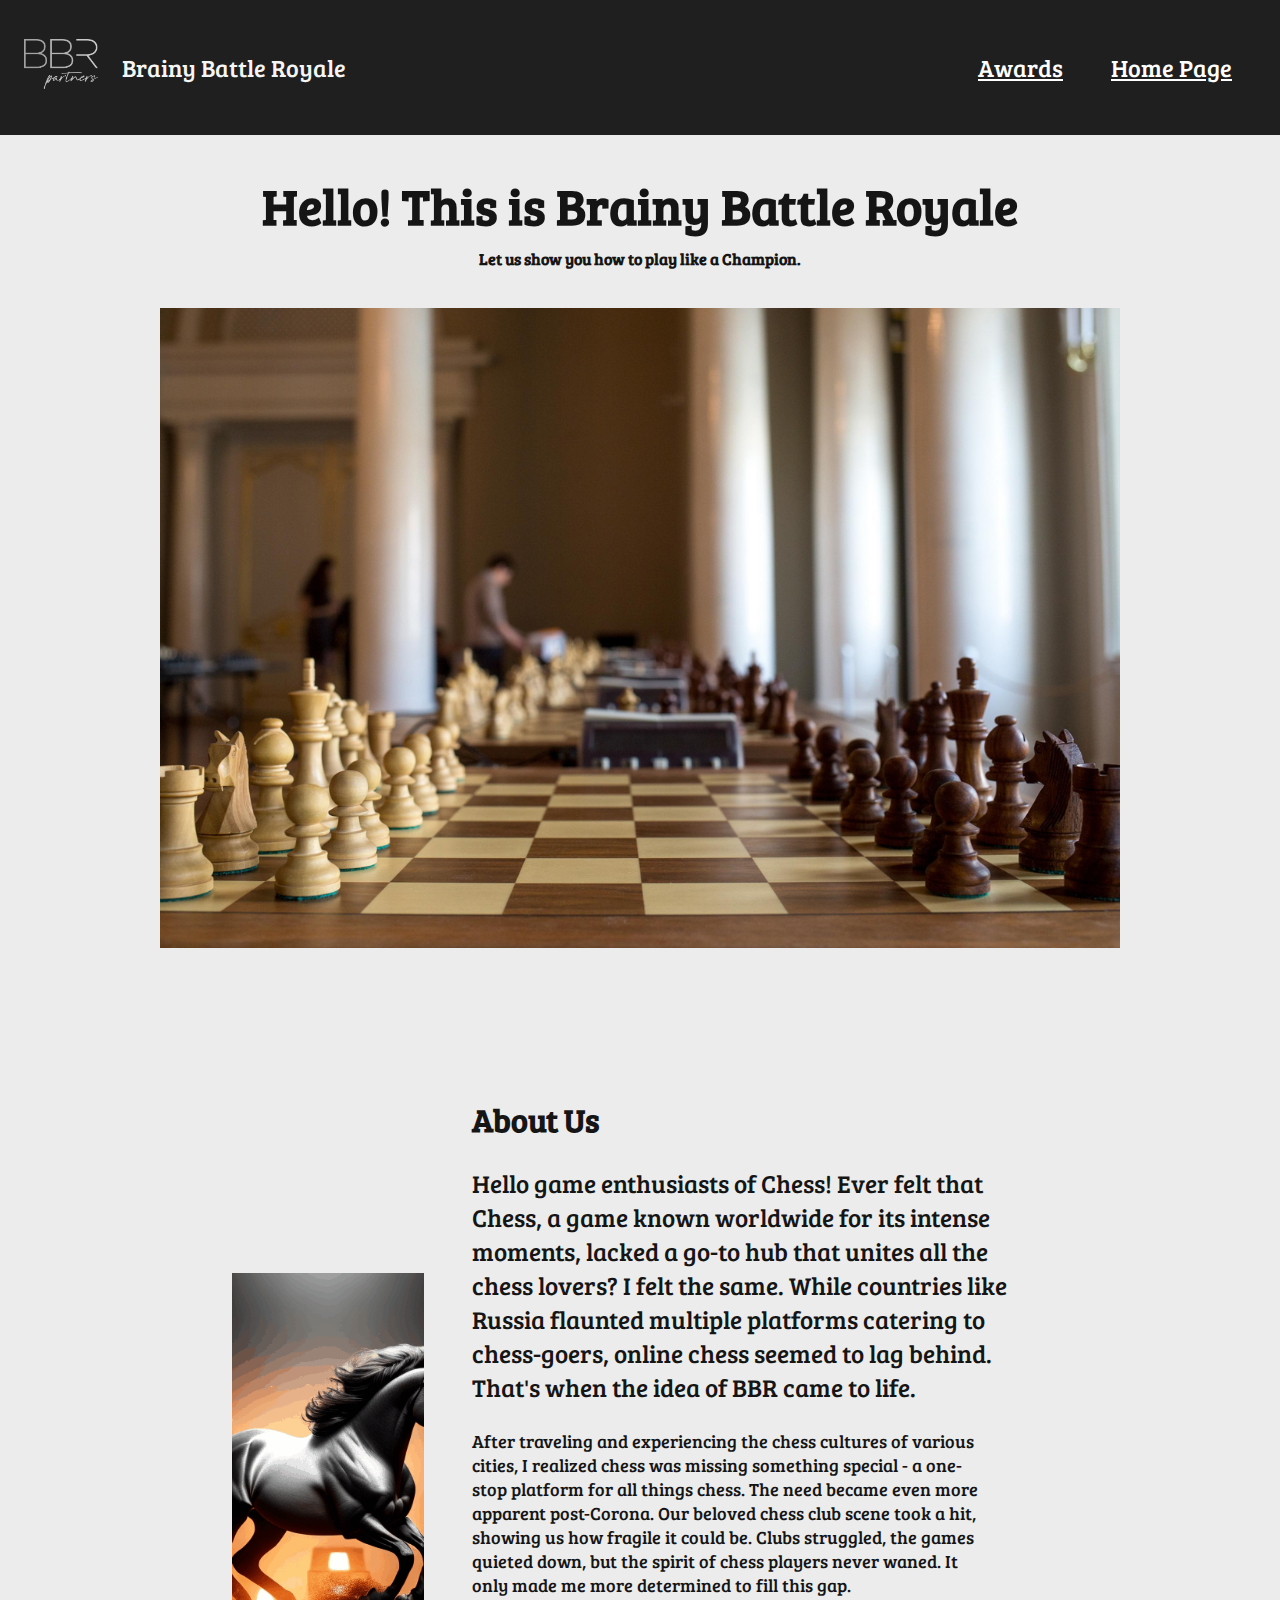
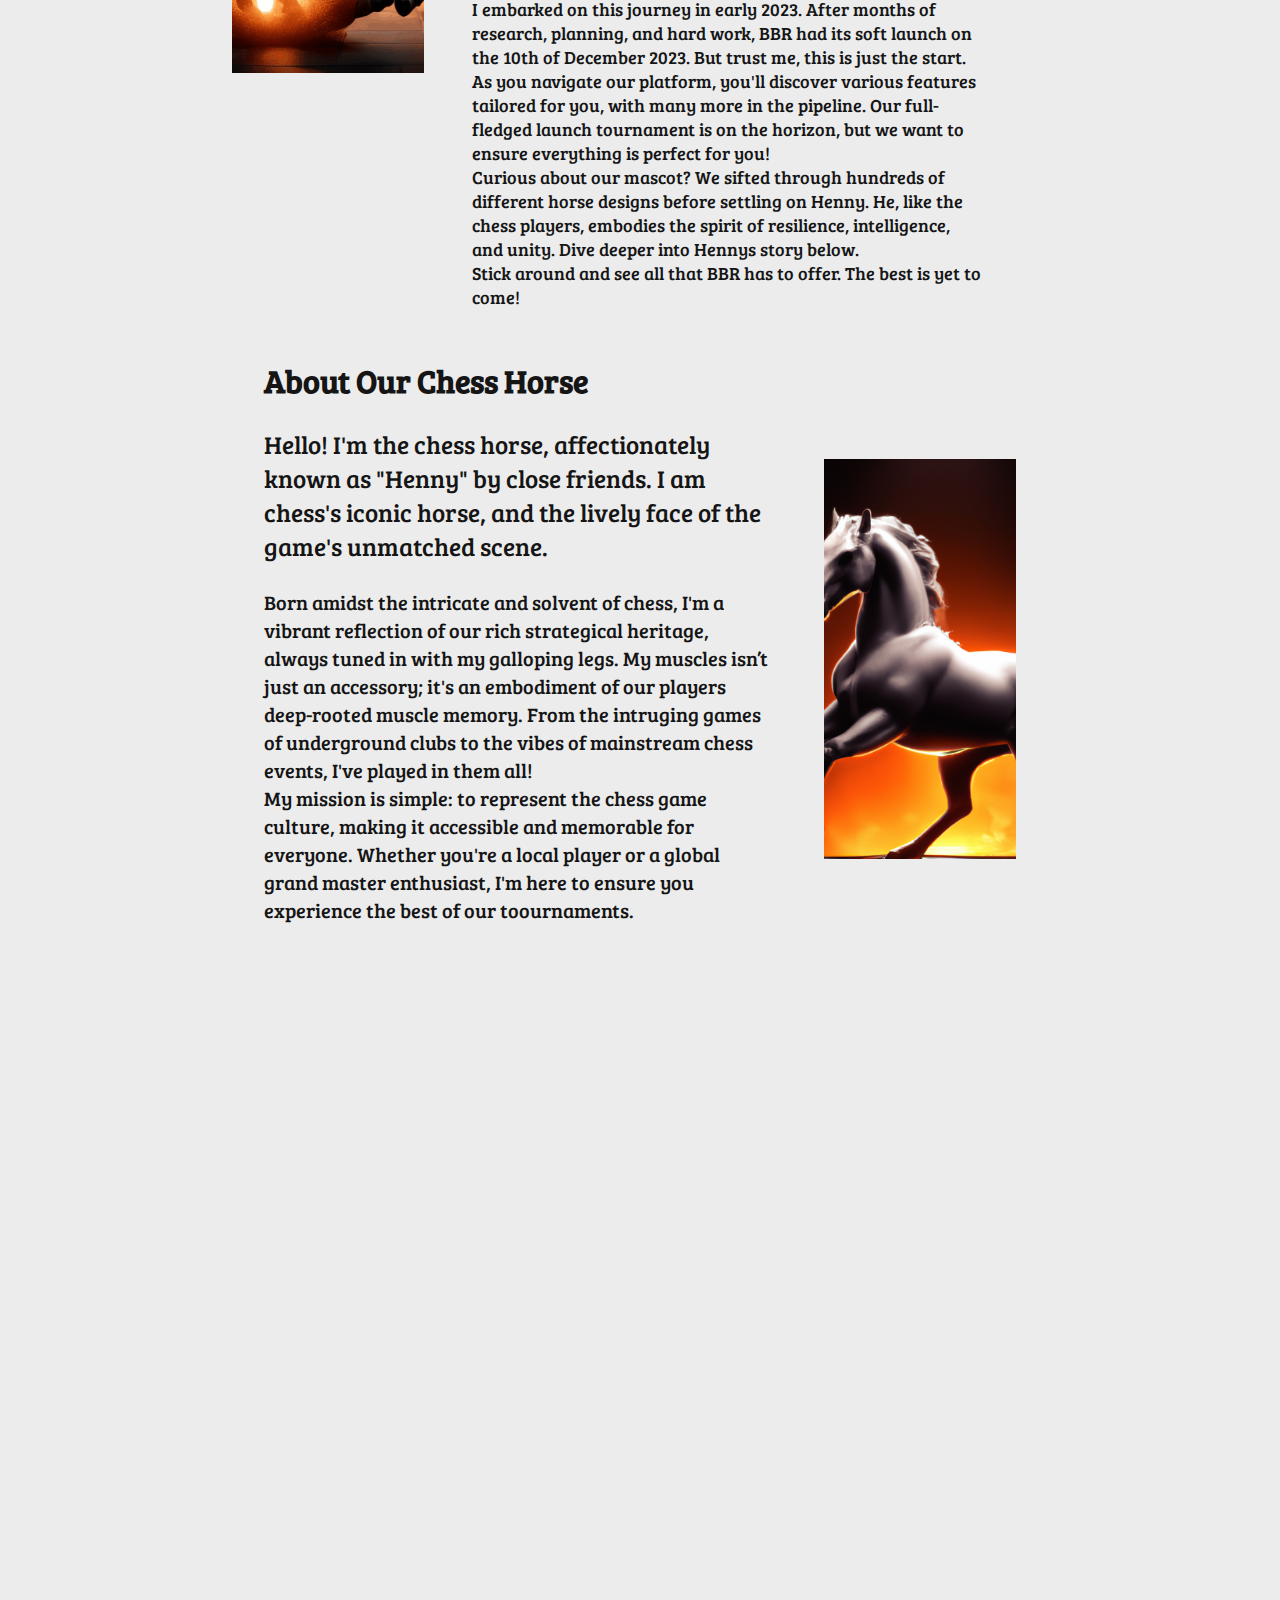
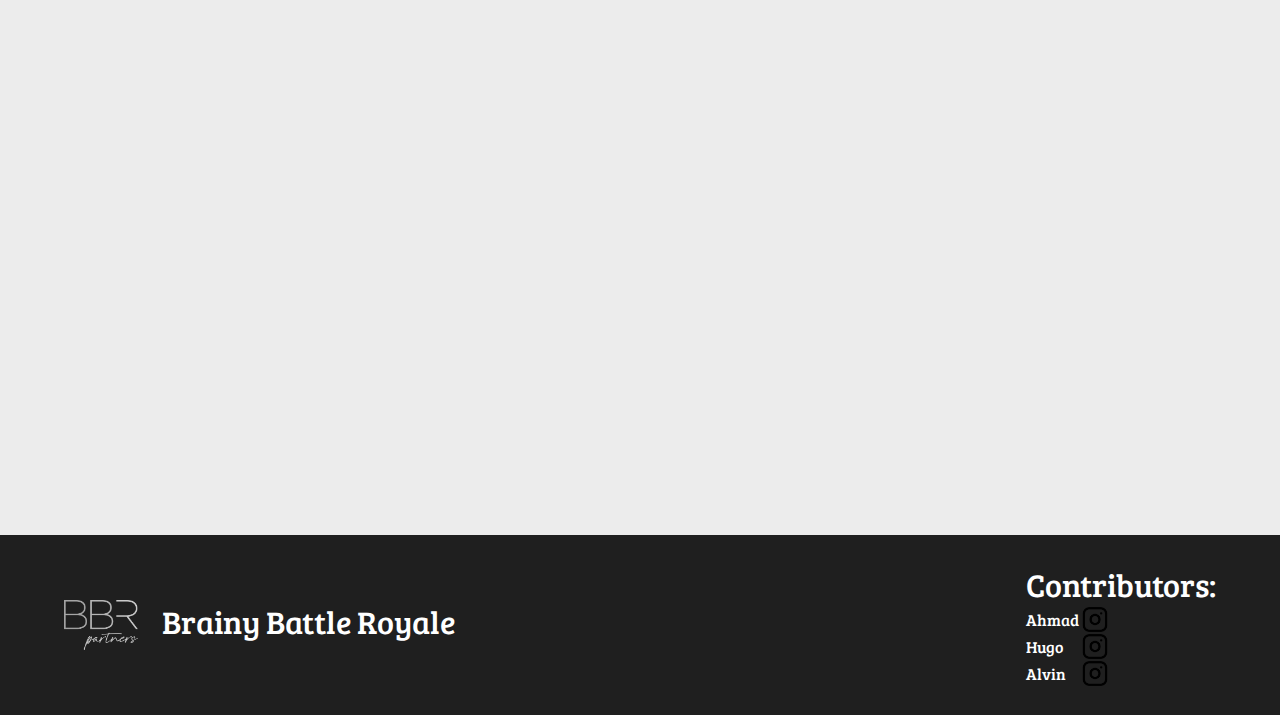
==== AboutUs.html @ d02f12c8 "Fixed logo click index" ====
<!DOCTYPE html>
<html lang="en">
<head>
    <meta charset="UTF-8">
    <meta name="viewport" content="width=device-width, initial-scale=1.0">
    <title>Brainy Battle Royale</title>
    <link rel="stylesheet" href="AboutUs.css">
</head>
<body>
    <header>
        <div class="left">
            <a href="index.html"><img src="/assets/WhiteBBRLogo.png" alt="Logo" class="logo">
            </a>
            <div class="logo-name">Brainy Battle Royale</div>
        </div>

        <nav>
            <ul>
                <li><a href="Awardsindex.html">Awards</a></li>
                <li><a href="index.html">Home Page</a></li>
            </ul>
        </nav>
    </header>

    <main>
        <div class="Welcome-Header">
            <h1 class="First-Header">
                Hello! This is Brainy Battle Royale
            </h1>
            <h4>
                Let us show you how to play like a Champion.
            </h4>
        </div>

        <img src="/assets/Tournament.png" alt="Tournament Logo" class="CenterImage">

        <div class="About-Us">
            <div class="Top-Section">
                <img src="/assets/KnightHorse.gif" alt="Knight Gif" class="KnightGif">
                <div class="Top-Section-Text">
                    <h1>About Us</h1> 
                    <p>
                        Hello game enthusiasts of Chess!
                        Ever felt that Chess, a game known worldwide for its intense moments, lacked a go-to hub that unites all the chess lovers? I felt the same. While countries like Russia flaunted multiple platforms catering to chess-goers, online chess seemed to lag behind. That's when the idea of BBR came to life.
                    </p>
                    <div class="Paragraph-Text">
                        <span>
                            After traveling and experiencing the chess cultures of various cities, I realized chess was missing something special - a one-stop platform for all things chess. The need became even more apparent post-Corona. Our beloved chess club scene took a hit, showing us how fragile it could be. Clubs struggled, the games quieted down, but the spirit of chess players never waned. It only made me more determined to fill this gap.
                        </span>
                        
                        <span>
                            I embarked on this journey in early 2023. After months of research, planning, and hard work, BBR had its soft launch on the 10th of December 2023. But trust me, this is just the start. As you navigate our platform, you'll discover various features tailored for you, with many more in the pipeline. Our full-fledged launch tournament is on the horizon, but we want to ensure everything is perfect for you!
                        </span>

                        <span>
                            Curious about our mascot? We sifted through hundreds of different horse designs before settling on Henny. He, like the chess players, embodies the spirit of resilience, intelligence, and unity. Dive deeper into Hennys story below.
                        </span>
                        
                        <span>
                            Stick around and see all that BBR has to offer. The best is yet to come!
                        </span>
                    </div>
                </div>
            </div>
        <div class="About-Chess-Horse">
            <div class="Bottom-Section">
                <div  class="Bottom-Section-Text">
                    <h1>About Our Chess Horse</h1> 
                    <p>
                        Hello! I'm the chess horse, affectionately known as "Henny" by close friends. I am chess's iconic horse, and the lively face of the game's unmatched scene.
                    <div class="Bottom-Paragraph-Text">
                        <span>
                        Born amidst the intricate and solvent of chess, I'm a vibrant reflection of our rich strategical heritage, always tuned in with my galloping legs. My muscles isn’t just an accessory; it's an embodiment of our players deep-rooted muscle memory. From the intruging games of underground clubs to the vibes of mainstream chess events, I've played in them all!
                        </span>
                        
                        <span>
                        My mission is simple: to represent the chess game culture, making it accessible and memorable for everyone. Whether you're a local player or a global grand master enthusiast, I'm here to ensure you experience the best of our toournaments.
                        </span>
                    </div>
                </div>
                <img src="/assets/KnigtHorseVariation.png" alt="Knight PNG" class="KnightPNG">
            </div>
        </div>
    </main>

    <footer>
        <div class="credits">
            <div class="left-credits">
                <img src="/assets/WhiteBBRLogo.png" alt="Logo" class="logo" />
                <div class="logo-name">Brainy Battle Royale</div>
            </div>
            <div class="credit-right">
                <div class="credit-contributors">Contributors:</div>
                <div class="link-section">
                  <div class="link-name">
                    <span>Ahmad</span>
                    <span>Hugo</span>
                    <span>Alvin</span>
                  </div>
                  <div class="link-container">
                    <a target="_blank" href="https://www.instagram.com/ahmad.nocap/"><img src="assets/Instagram-PNGinstagram-icon-png.png" alt="" class="ig"></a>
                    <a target="_blank" href="https://www.instagram.com/hugowilinski/"><img src="assets/Instagram-PNGinstagram-icon-png.png" alt="" class="ig"></a>
                    <a target="_blank" href="https://www.youtube.com/watch?v=dQw4w9WgXcQ&ab_channel=RickAstley"><img src="assets/Instagram-PNGinstagram-icon-png.png" alt="" class="ig"></a>
                  </div>
                </div>
            </div>
        </div>
    </footer>
    
</body>
</html>
---- AboutUs.css ----
:root {
    --black: rgb(21,21,21);
    --dark-gray: rgb(31,31,31);
    --white: rgb(245,245,245);
    --darker-white: rgb(236,236,236);
}

body {
    font-family: bree-serif;
    margin: 0px;
    color: var(--white);
    background: var(--darker-white);
    overflow-x: hidden;
}

@font-face {
    font-family: bree-serif;
    src: url('assets/BreeSerif-Regular.ttf');
}

header {
    background: var(--dark-gray);
    height: 15vh;
    display: flex;
    justify-content: space-between;
    align-items: center;
    padding: 0px 24px;
}

.left, header ul {
    display: flex;
    align-items: center;
}

header ul li {
    margin: 24px;
    list-style: none;
    color: var(--white);
}

a {
    color: white;
    font-size: 1.5em;
}

.logo-name {
    margin-left: 24px;
    font-size: 1.5em;
}

.logo {
    height: 50px;
    transition: all 200ms ease-in-out;
}

.Welcome-Header{
    margin-top: 4vh;
    color: var(--black);
    display: flex;
    flex-direction: column;
    align-items: center;
}

main{
    width: 100vw;
    height: 300vh;
    display: flex;
    flex-direction: column;
    align-items: center;
}

h1{
    margin: 0px;
}
.First-Header{
    font-size: 50px;
}

h4{
    margin-top: 1vh;
}

.CenterImage{
    margin-top: 2vh;
    height: 50vw;
}

.KnightGif{
    height: 400px;
    width: 15vw;
    object-fit: cover;
    position: relative;
    top: 175px;
}

.About-Us{
    color: var(--black);
    width: 100vw;
    display: flex;
    flex-direction: column;
    align-items: center;
    margin-top: 150px;
}

.Top-Section{
    display: flex;
    gap: 48px;
    width: 100vw;
    justify-content: center;
}

.Top-Section-Text p{
    width: 45vw;
    font-size: 25px;
    font-weight: 100;
}

.Paragraph-Text{
    height: 50vh;
    width: 40vw;
    font-size: 18px;
    font-weight: 100;
    display: flex;
    flex-direction: column;
    justify-content: space-evenly;
}

.About-Chess-Horse{
    color: var(--black);
    width: 100vw;
    display: flex;
    flex-direction: column;
    align-items: center;
    margin-top: 80px;
}

.Bottom-Section{
    display: flex;
    gap: 48px;
    width: 100vw;
    justify-content: center;
}

.Bottom-Section-Text p{
    width: 40vw;
    font-size: 25px;
    font-weight: 100;
}

.Bottom-Paragraph-Text{
    height: 35vh;
    width: 40vw;
    font-size: 20px;
    font-weight: 100;
    display: flex;
    flex-direction: column;
    justify-content: space-evenly;
}

.KnightPNG{
    height: 400px;
    width: 15vw;
    object-fit: cover;
    position: relative;
    top: 100px;
}

/*FOOTER*/

footer {
    color: white;
    margin-top: 100vh; /*Leta efter bättre lösning*/
    background: var(--white);
    background: var(--dark-gray);
    height: 20vh;
}

.credits {
    display: flex;
    justify-content: space-between;
    height: 20vh;
    width: 100vw;
    align-items: center;
}

.credit-right a img {
    width: 32px;
}

.left-credits, .credit-right {
    margin: 0px 5%;
    display: flex;
}

.left-credits .logo-name {
    font-size: 2em;
}

.credit-right {
    display: flex;
    flex-direction: column;
}

.credit-contributors {
    font-size: 2em;
}

.link-section {
    display: flex;
    justify-content: start;
}

.link-name {
    display: flex;
    flex-direction: column;
    justify-content: space-around;
}

.link-container a {
    display: flex;
    justify-content: center;
}

/*ANIMATION*/

header a {
    color: white;
    font-size: 1.5em;
    transition: all 200ms ease-in-out;
  
}
  
header a:hover {
    color:  purple;
    font-size: 30px;
}

.ig {
    transition: all 200ms ease-in-out;
}

.ig:hover {
    transform: scale(1.5);
}

.submit:hover {
    transform: scale(1.3);
}

.logo:hover {
    transform: scale(1.4);
}

@media (max-width: 1024px){

    .CenterImage{
        width: 80vw;
    }

    .Top-Section-Text{
        height: 110vh;
    }
    
    .Paragraph-Text{
        height: 105vh;
    }

    .About-Chess-Horse{
        margin-top: 50vh;
    }

    .Bottom-Paragraph-Text{
        margin-top: 15vh;

    }   


    span{
        margin: 1vh;
    }
}    

@media (max-width: 768px){

    .CenterImage{
        width: 70vw;
    }

    .Top-Section-Text{
        height: 105vh;
    }
    
    .Paragraph-Text{
        height: 120vh;
    }

    .About-Chess-Horse{
        margin-top: 90vh;
    }

    .Bottom-Paragraph-Text{
        margin-top: 27vh;

    }   


    span{
        margin: 2vh;
    }
}    

@media (max-width: 425px){

    .First-Header{
        font-size: 20px;
    }

    .CenterImage{
        width: 90vw;
    }

    .Top-Section-Text{
        height: 105vh;
    }

    .Top-Section-Text p{
        margin-top: 3vh;
        font-size: 15px;
    }
    .Paragraph-Text{
        height: 120vh;
        margin-top: 30vh;
        font-size: 15px;
    }

    .About-Chess-Horse{
        margin-top: 100vh;
        font-size: 15px;
    }

    .Bottom-Paragraph-Text{
        margin-top: 40vh;
        font-size: 15px;
    }   

    .Bottom-Section-Text{
        font-size: 15px;
        margin-top: 20vh;
    }

    .Bottom-Section-Text p{
        font-size: 15px;
    }


    span{
        margin: 2vh;
    }
}    

@media screen and (max-width: 1000px) {
    .tournament-title {
        font-size: 1.2em;
    }

    .highlight-text {
        font-size: 0.8em;
    }

    .contact-title {
        font-size: 2em;
    }

    label, input {
        font-size: 1em;
    }

    .submit {
        width: 100%;
        margin-right: 0px;
    }
}

@media screen and (max-width: 900px) {
    .highlights img {
        width: 300px;
        height: 900px;
    }
}

@media screen and (max-width: 700px) {
    ul li a {
        font-size: 1.3em;
    }

    header ul li {
        margin: 12px;
    }

    .tournament-title {
        font-size: 1em;
    }

    .card-container {
        margin-bottom: 30vh;
    }

    .highlight-text {
        font-size: 0.6em;
    }

    .highlight-text-container {
        justify-content: space-evenly;
    }

    input {
        width: 150px;
    }

    textarea {
        height: 150px;
    }

    .contact-title {
        font-size: 1.5em;
    }

    .contact-container {
        gap: 20px;
    }

    .contact-text {
        font-size: 0.8em;
    }

    .left-credits .logo-name {
        font-size: 1.5em;
    }
}

@media screen and (max-width: 500px) {
    .highlights img {
        display: none;
    }

    .highlights-container .title {
        font-size: 3em;
    }

    .card-container {
        margin-bottom: 40vh;
    }

    .logo-name {
        font-size: 1em;
    }

    ul li a {
        font-size: 0.8em;
    }

    .contact-container {
        flex-direction: column;
        align-items: center;
    }

    .contact-text {
        width: 80vw;
        align-self: center;
    }

    .contact-title {
        width: 80vw;
        align-self: center;
    }

    footer {
        margin-top: 15vh;
    }

    form {
        width: 80vw;
        margin-bottom: 5vh;
    }

    .left-credits .logo-name {
        font-size: 0.8em;
    }

    .credit-contributors {
        font-size: 1.5em;
    }
}

@media screen and (max-width: 500px) {
    ul li a {
        font-size: 0.8em;
    }

    .left {
        width: 150px;
    }

    header ul li {
        margin: 4px;
    }

    ul {
        padding: 0px;
    }
    
    .card-container {
        margin-bottom: 50vh;
    }

    footer {
        margin-top: 220vh;
    }
}
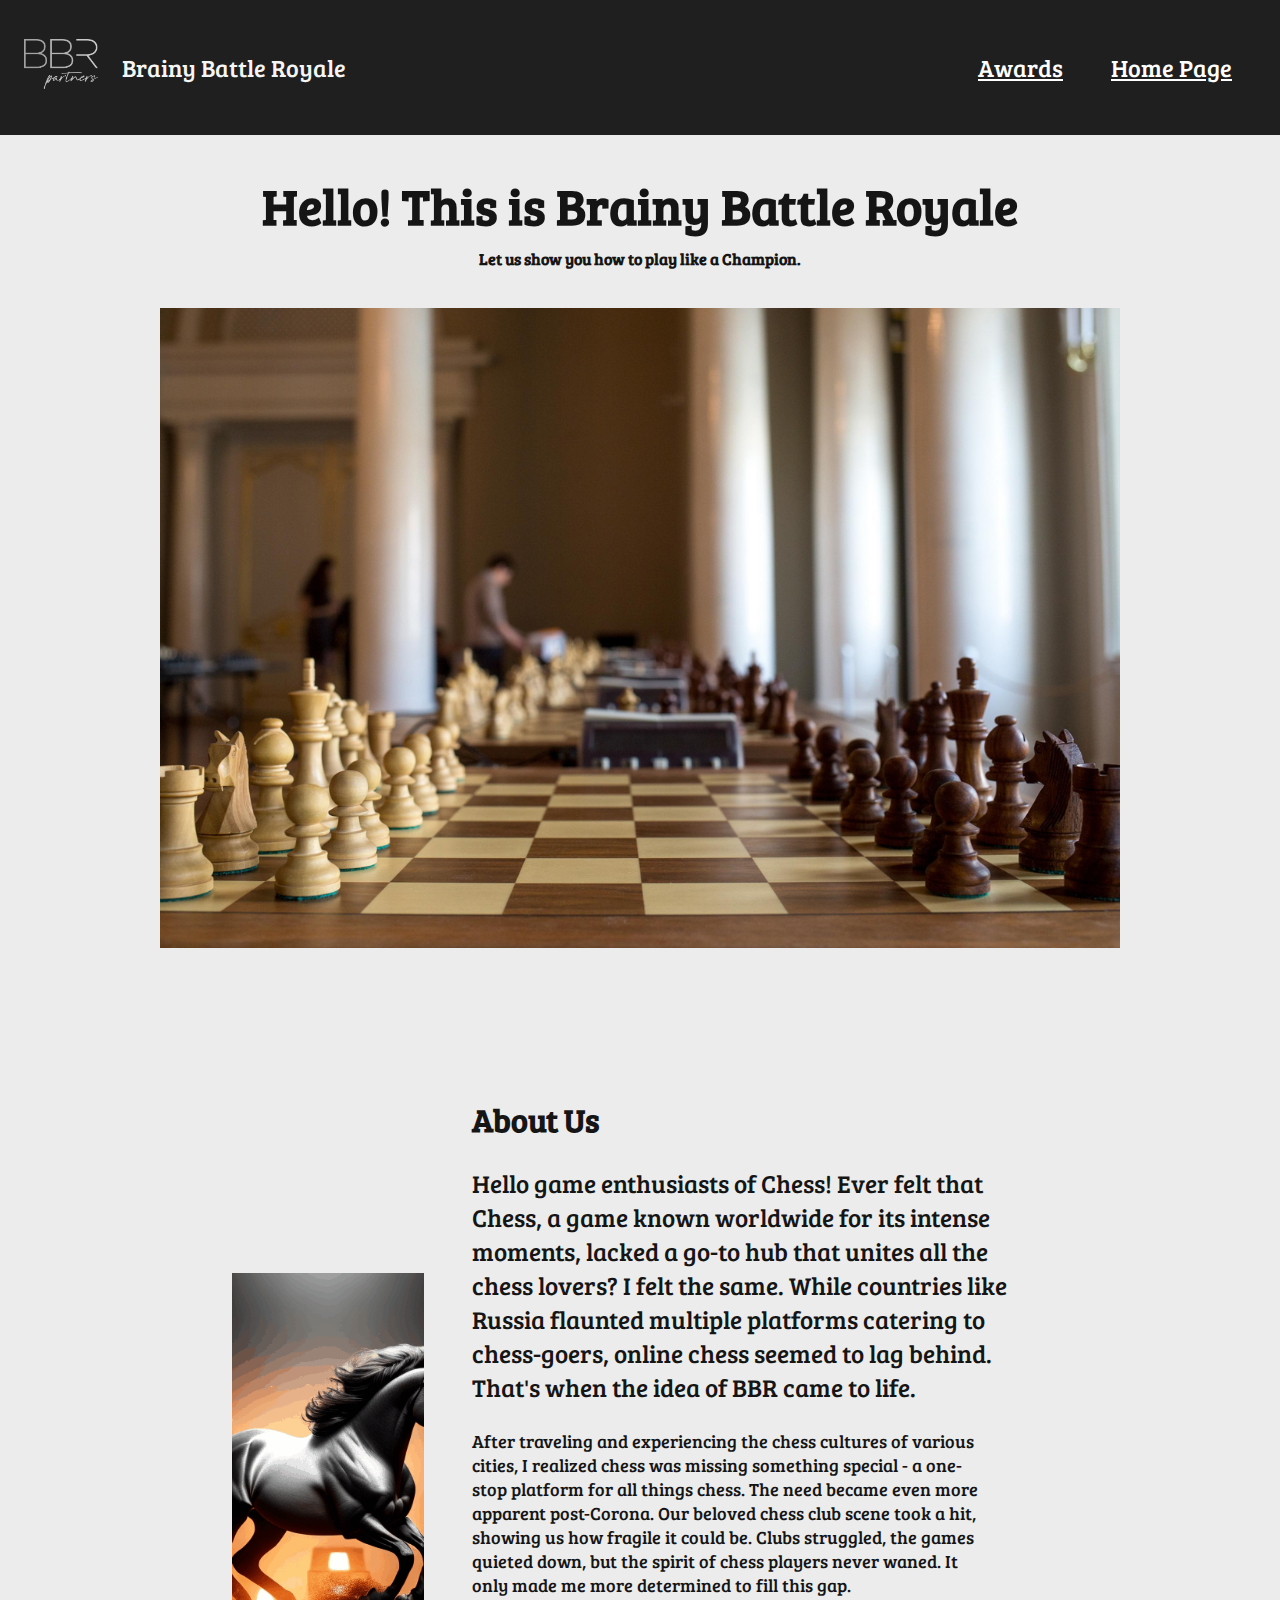
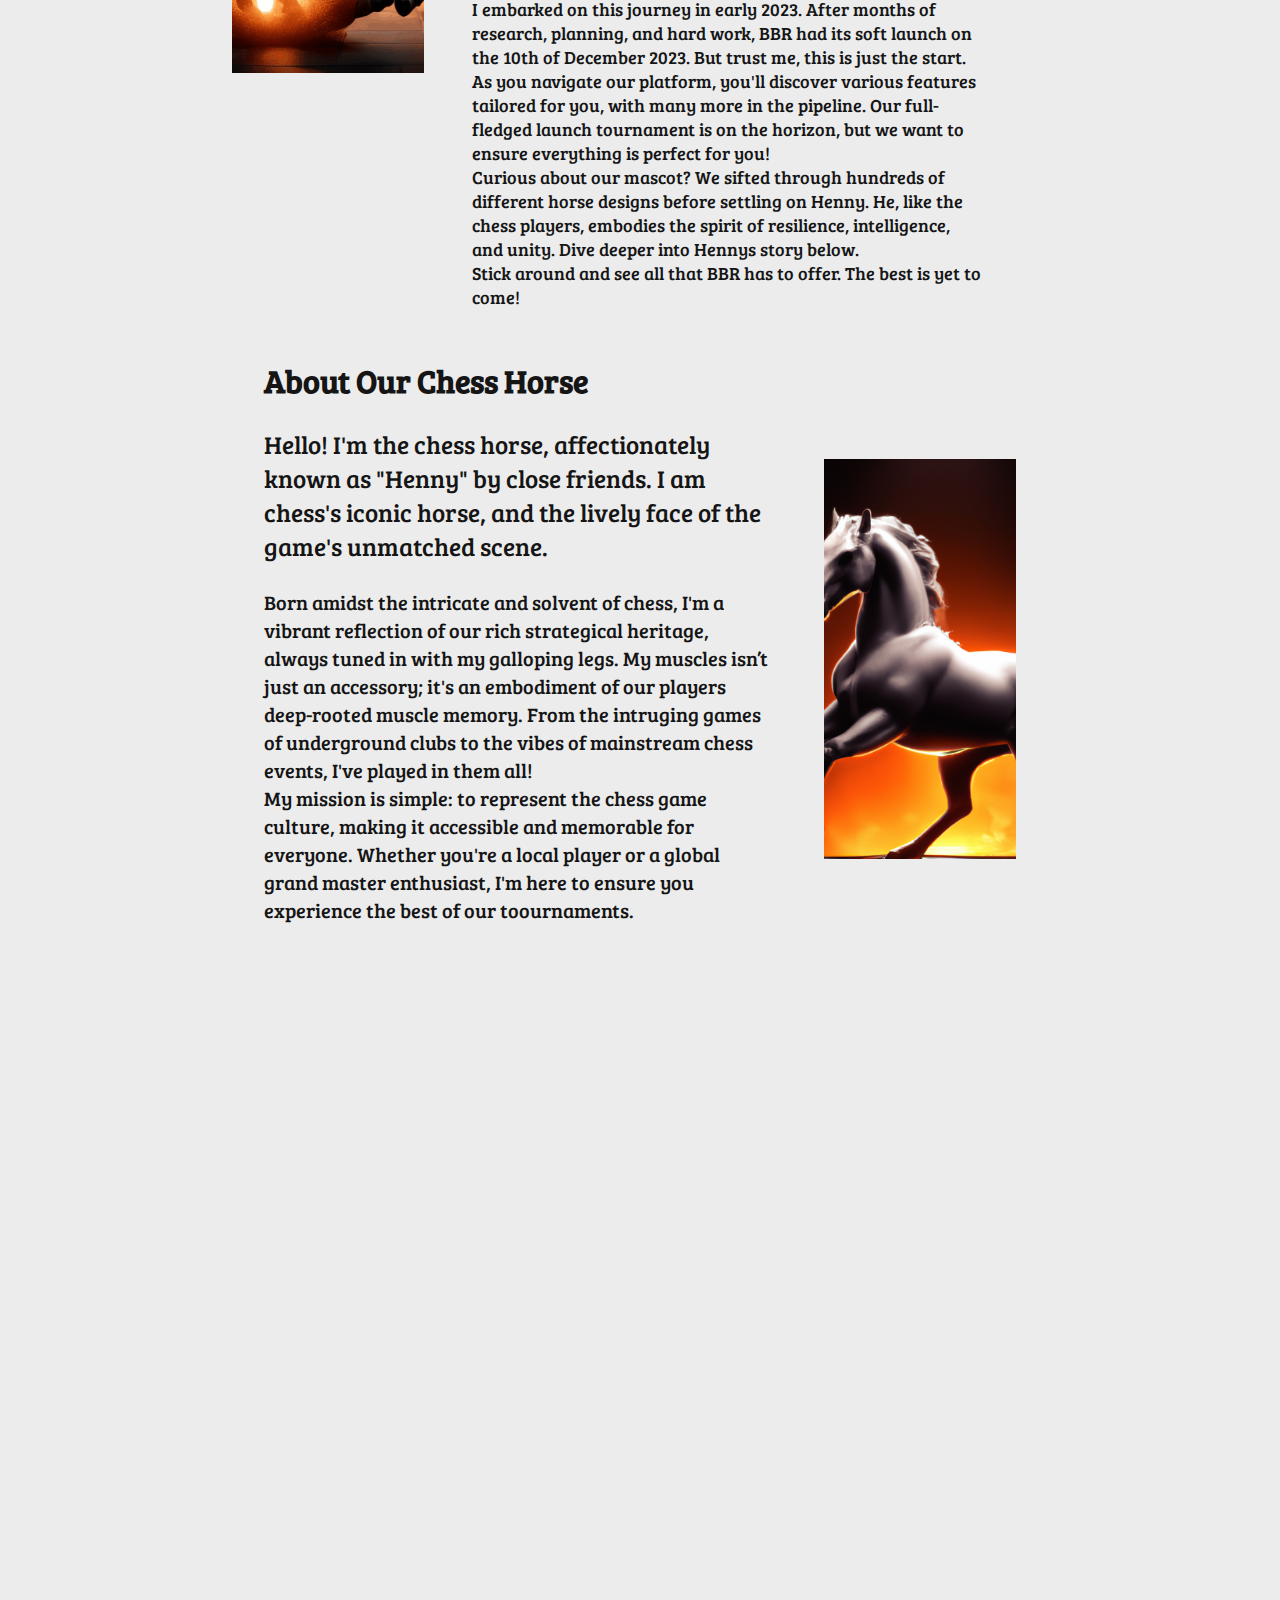
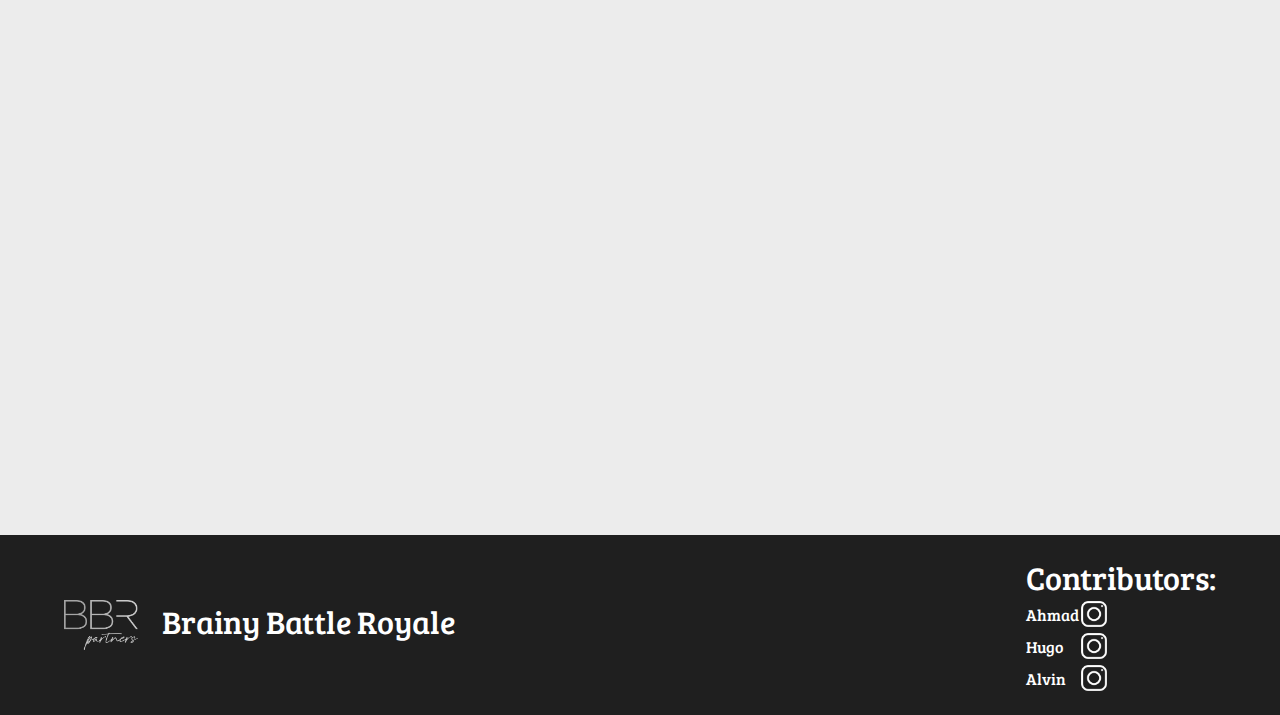
==== commit 13a56eea: "Changed instagram logos" ====
--- a/AboutUs.html
+++ b/AboutUs.html
@@ -1,11 +1,13 @@
 <!DOCTYPE html>
 <html lang="en">
+
 <head>
     <meta charset="UTF-8">
     <meta name="viewport" content="width=device-width, initial-scale=1.0">
     <title>Brainy Battle Royale</title>
     <link rel="stylesheet" href="AboutUs.css">
 </head>
+
 <body>
     <header>
         <div class="left">
@@ -38,49 +40,69 @@
             <div class="Top-Section">
                 <img src="/assets/KnightHorse.gif" alt="Knight Gif" class="KnightGif">
                 <div class="Top-Section-Text">
-                    <h1>About Us</h1> 
+                    <h1>About Us</h1>
                     <p>
                         Hello game enthusiasts of Chess!
-                        Ever felt that Chess, a game known worldwide for its intense moments, lacked a go-to hub that unites all the chess lovers? I felt the same. While countries like Russia flaunted multiple platforms catering to chess-goers, online chess seemed to lag behind. That's when the idea of BBR came to life.
+                        Ever felt that Chess, a game known worldwide for its intense moments, lacked a go-to hub that
+                        unites all the chess lovers? I felt the same. While countries like Russia flaunted multiple
+                        platforms catering to chess-goers, online chess seemed to lag behind. That's when the idea of
+                        BBR came to life.
                     </p>
                     <div class="Paragraph-Text">
                         <span>
-                            After traveling and experiencing the chess cultures of various cities, I realized chess was missing something special - a one-stop platform for all things chess. The need became even more apparent post-Corona. Our beloved chess club scene took a hit, showing us how fragile it could be. Clubs struggled, the games quieted down, but the spirit of chess players never waned. It only made me more determined to fill this gap.
-                        </span>
-                        
-                        <span>
-                            I embarked on this journey in early 2023. After months of research, planning, and hard work, BBR had its soft launch on the 10th of December 2023. But trust me, this is just the start. As you navigate our platform, you'll discover various features tailored for you, with many more in the pipeline. Our full-fledged launch tournament is on the horizon, but we want to ensure everything is perfect for you!
+                            After traveling and experiencing the chess cultures of various cities, I realized chess was
+                            missing something special - a one-stop platform for all things chess. The need became even
+                            more apparent post-Corona. Our beloved chess club scene took a hit, showing us how fragile
+                            it could be. Clubs struggled, the games quieted down, but the spirit of chess players never
+                            waned. It only made me more determined to fill this gap.
                         </span>
 
                         <span>
-                            Curious about our mascot? We sifted through hundreds of different horse designs before settling on Henny. He, like the chess players, embodies the spirit of resilience, intelligence, and unity. Dive deeper into Hennys story below.
+                            I embarked on this journey in early 2023. After months of research, planning, and hard work,
+                            BBR had its soft launch on the 10th of December 2023. But trust me, this is just the start.
+                            As you navigate our platform, you'll discover various features tailored for you, with many
+                            more in the pipeline. Our full-fledged launch tournament is on the horizon, but we want to
+                            ensure everything is perfect for you!
                         </span>
-                        
+
+                        <span>
+                            Curious about our mascot? We sifted through hundreds of different horse designs before
+                            settling on Henny. He, like the chess players, embodies the spirit of resilience,
+                            intelligence, and unity. Dive deeper into Hennys story below.
+                        </span>
+
                         <span>
                             Stick around and see all that BBR has to offer. The best is yet to come!
                         </span>
                     </div>
                 </div>
             </div>
-        <div class="About-Chess-Horse">
-            <div class="Bottom-Section">
-                <div  class="Bottom-Section-Text">
-                    <h1>About Our Chess Horse</h1> 
-                    <p>
-                        Hello! I'm the chess horse, affectionately known as "Henny" by close friends. I am chess's iconic horse, and the lively face of the game's unmatched scene.
-                    <div class="Bottom-Paragraph-Text">
-                        <span>
-                        Born amidst the intricate and solvent of chess, I'm a vibrant reflection of our rich strategical heritage, always tuned in with my galloping legs. My muscles isn’t just an accessory; it's an embodiment of our players deep-rooted muscle memory. From the intruging games of underground clubs to the vibes of mainstream chess events, I've played in them all!
-                        </span>
-                        
-                        <span>
-                        My mission is simple: to represent the chess game culture, making it accessible and memorable for everyone. Whether you're a local player or a global grand master enthusiast, I'm here to ensure you experience the best of our toournaments.
-                        </span>
+            <div class="About-Chess-Horse">
+                <div class="Bottom-Section">
+                    <div class="Bottom-Section-Text">
+                        <h1>About Our Chess Horse</h1>
+                        <p>
+                            Hello! I'm the chess horse, affectionately known as "Henny" by close friends. I am chess's
+                            iconic horse, and the lively face of the game's unmatched scene.
+                        <div class="Bottom-Paragraph-Text">
+                            <span>
+                                Born amidst the intricate and solvent of chess, I'm a vibrant reflection of our rich
+                                strategical heritage, always tuned in with my galloping legs. My muscles isn’t just an
+                                accessory; it's an embodiment of our players deep-rooted muscle memory. From the
+                                intruging games of underground clubs to the vibes of mainstream chess events, I've
+                                played in them all!
+                            </span>
+
+                            <span>
+                                My mission is simple: to represent the chess game culture, making it accessible and
+                                memorable for everyone. Whether you're a local player or a global grand master
+                                enthusiast, I'm here to ensure you experience the best of our toournaments.
+                            </span>
+                        </div>
                     </div>
+                    <img src="/assets/KnigtHorseVariation.png" alt="Knight PNG" class="KnightPNG">
                 </div>
-                <img src="/assets/KnigtHorseVariation.png" alt="Knight PNG" class="KnightPNG">
             </div>
-        </div>
     </main>
 
     <footer>
@@ -92,20 +114,24 @@
             <div class="credit-right">
                 <div class="credit-contributors">Contributors:</div>
                 <div class="link-section">
-                  <div class="link-name">
-                    <span>Ahmad</span>
-                    <span>Hugo</span>
-                    <span>Alvin</span>
-                  </div>
-                  <div class="link-container">
-                    <a target="_blank" href="https://www.instagram.com/ahmad.nocap/"><img src="assets/Instagram-PNGinstagram-icon-png.png" alt="" class="ig"></a>
-                    <a target="_blank" href="https://www.instagram.com/hugowilinski/"><img src="assets/Instagram-PNGinstagram-icon-png.png" alt="" class="ig"></a>
-                    <a target="_blank" href="https://www.youtube.com/watch?v=dQw4w9WgXcQ&ab_channel=RickAstley"><img src="assets/Instagram-PNGinstagram-icon-png.png" alt="" class="ig"></a>
-                  </div>
+                    <div class="link-name">
+                        <span>Ahmad</span>
+                        <span>Hugo</span>
+                        <span>Alvin</span>
+                    </div>
+                    <div class="link-container">
+                        <a target="_blank" href="https://www.instagram.com/ahmad.nocap/"><img
+                                src="assets/whiteinstagram.png" alt="" class="ig"></a>
+                        <a target="_blank" href="https://www.instagram.com/hugowilinski/"><img
+                                src="assets/whiteinstagram.png" alt="" class="ig"></a>
+                        <a target="_blank" href="https://www.youtube.com/watch?v=dQw4w9WgXcQ&ab_channel=RickAstley"><img
+                                src="assets/whiteinstagram.png" alt="" class="ig"></a>
+                    </div>
                 </div>
             </div>
         </div>
     </footer>
-    
+
 </body>
-</html>
+
+</html>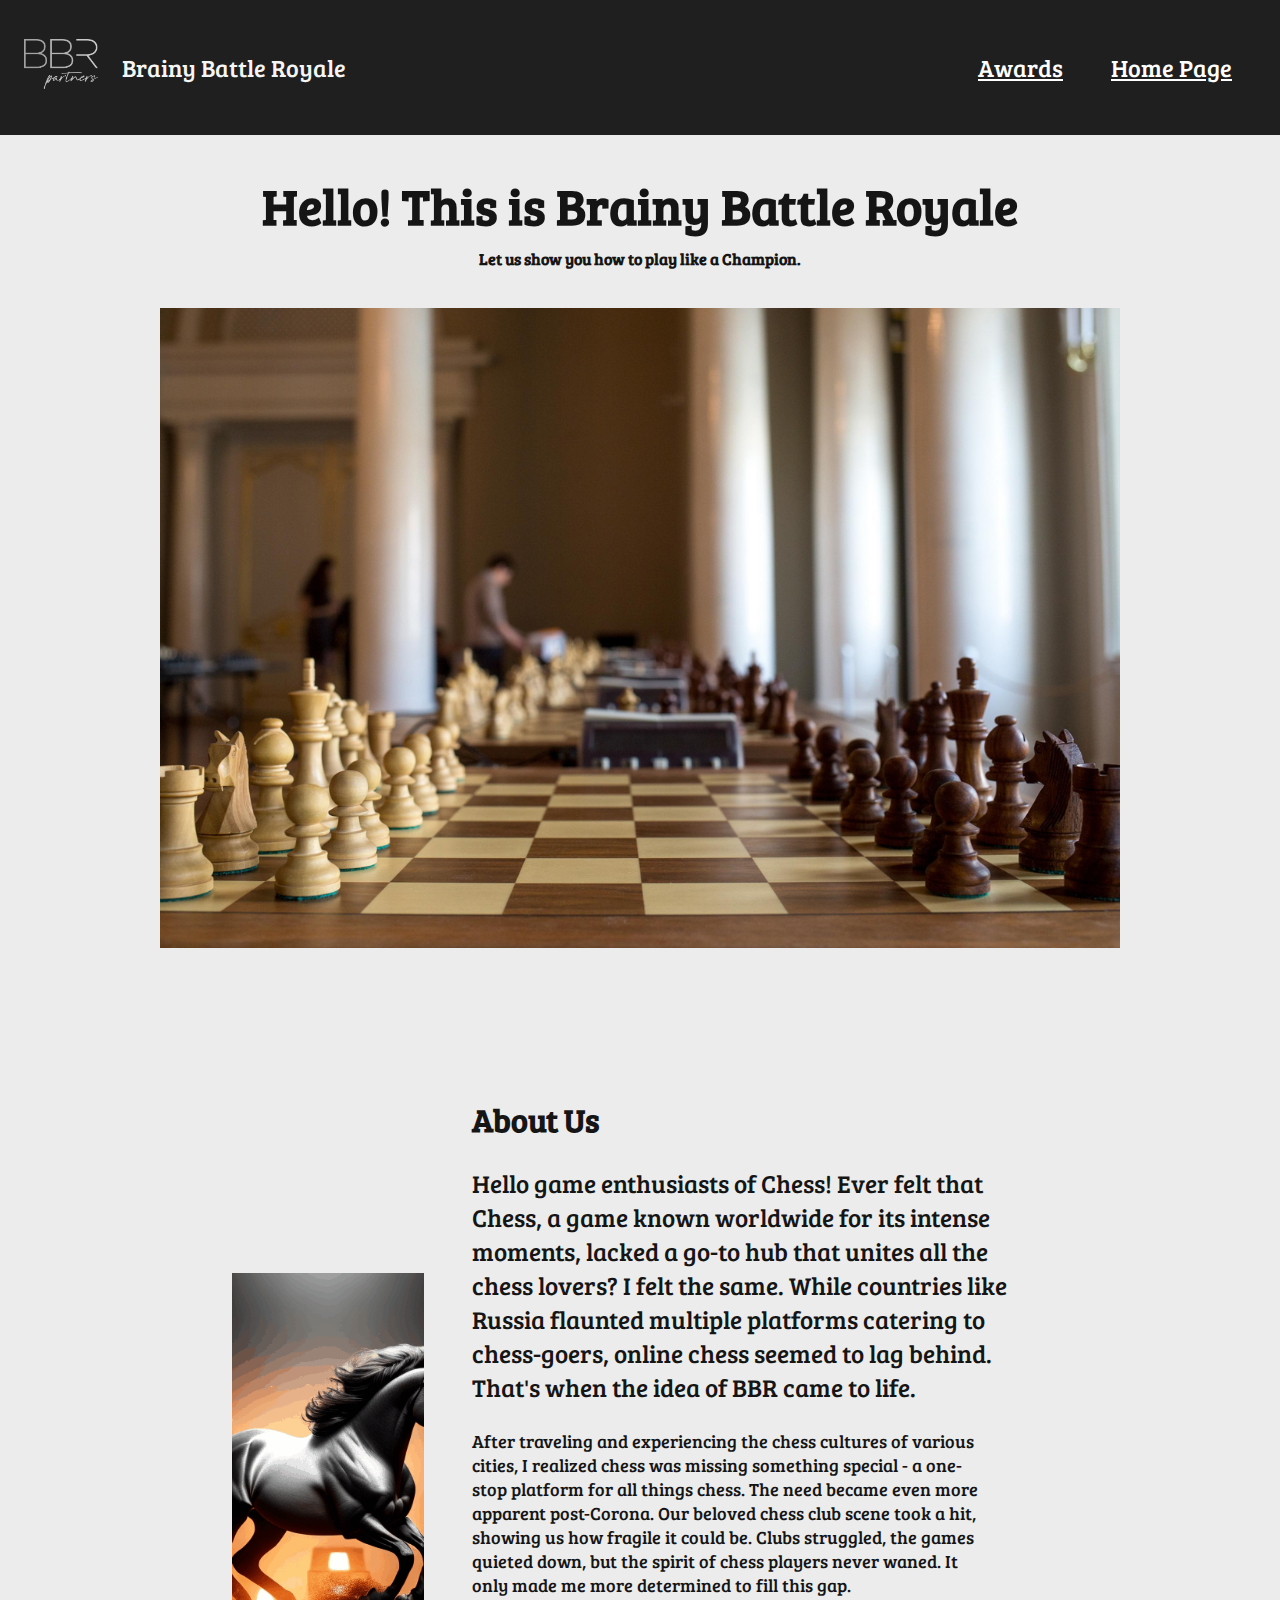
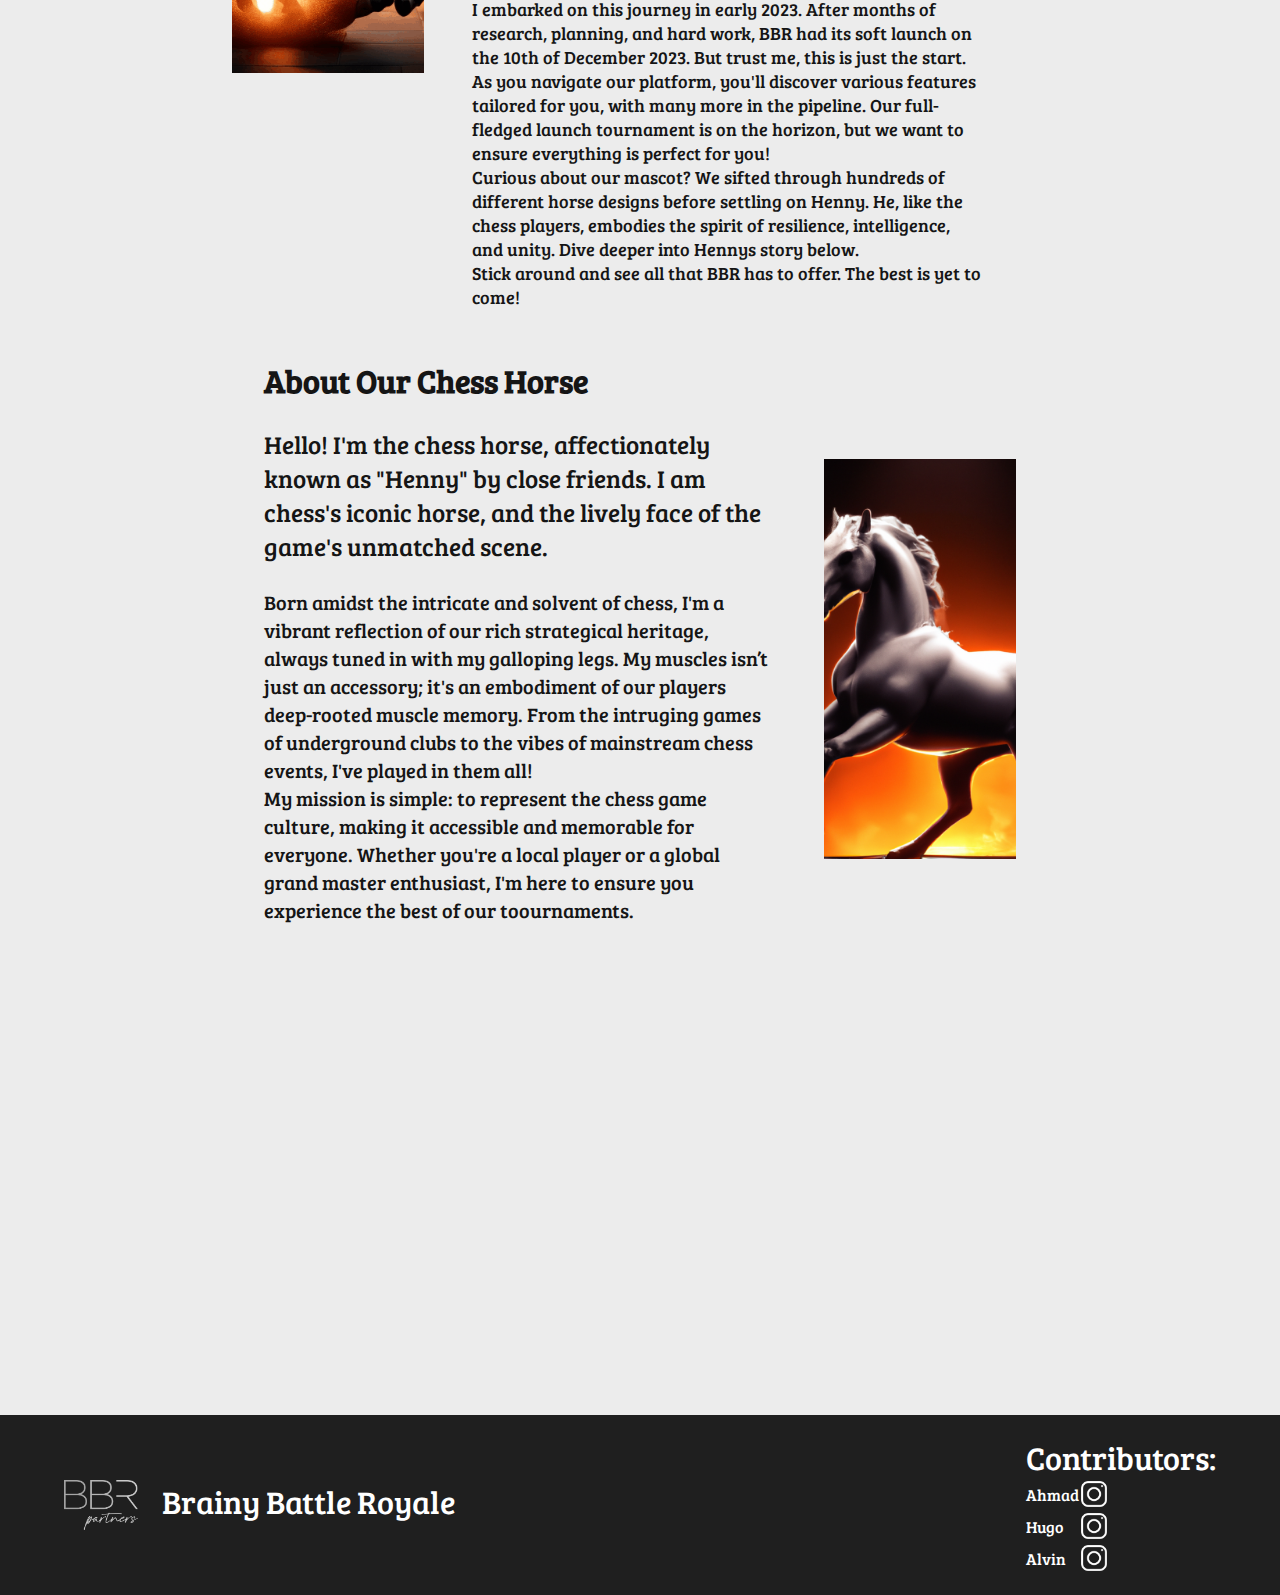
==== commit 27cc79f0: "add tab indexes" ====
--- a/AboutUs.html
+++ b/AboutUs.html
@@ -11,7 +11,7 @@
 <body>
     <header>
         <div class="left">
-            <a href="index.html"><img src="/assets/WhiteBBRLogo.png" alt="Logo" class="logo">
+            <a href="index.html"><img src="/assets/WhiteBBRLogo.png" alt="Logo" class="logo animation">
             </a>
             <div class="logo-name">Brainy Battle Royale</div>
         </div>
@@ -49,7 +49,7 @@
                         BBR came to life.
                     </p>
                     <div class="Paragraph-Text">
-                        <span>
+                        <span tabindex="0">
                             After traveling and experiencing the chess cultures of various cities, I realized chess was
                             missing something special - a one-stop platform for all things chess. The need became even
                             more apparent post-Corona. Our beloved chess club scene took a hit, showing us how fragile
@@ -85,7 +85,7 @@
                             Hello! I'm the chess horse, affectionately known as "Henny" by close friends. I am chess's
                             iconic horse, and the lively face of the game's unmatched scene.
                         <div class="Bottom-Paragraph-Text">
-                            <span>
+                            <span tabindex="0">
                                 Born amidst the intricate and solvent of chess, I'm a vibrant reflection of our rich
                                 strategical heritage, always tuned in with my galloping legs. My muscles isn’t just an
                                 accessory; it's an embodiment of our players deep-rooted muscle memory. From the
--- a/AboutUs.css
+++ b/AboutUs.css
@@ -169,7 +169,7 @@
 
 footer {
     color: white;
-    margin-top: 100vh; /*Leta efter bättre lösning*/
+    margin-top: 20vh; /*Leta efter bättre lösning*/
     background: var(--white);
     background: var(--dark-gray);
     height: 20vh;
@@ -247,9 +247,11 @@
     transform: scale(1.3);
 }
 
-.logo:hover {
+.animation:hover {
     transform: scale(1.4);
 }
+
+/*Media Quaries*/
 
 @media (max-width: 1024px){
 
@@ -274,7 +276,6 @@
 
     }   
 
-
     span{
         margin: 1vh;
     }
@@ -302,7 +303,6 @@
         margin-top: 27vh;
 
     }   
-
 
     span{
         margin: 2vh;
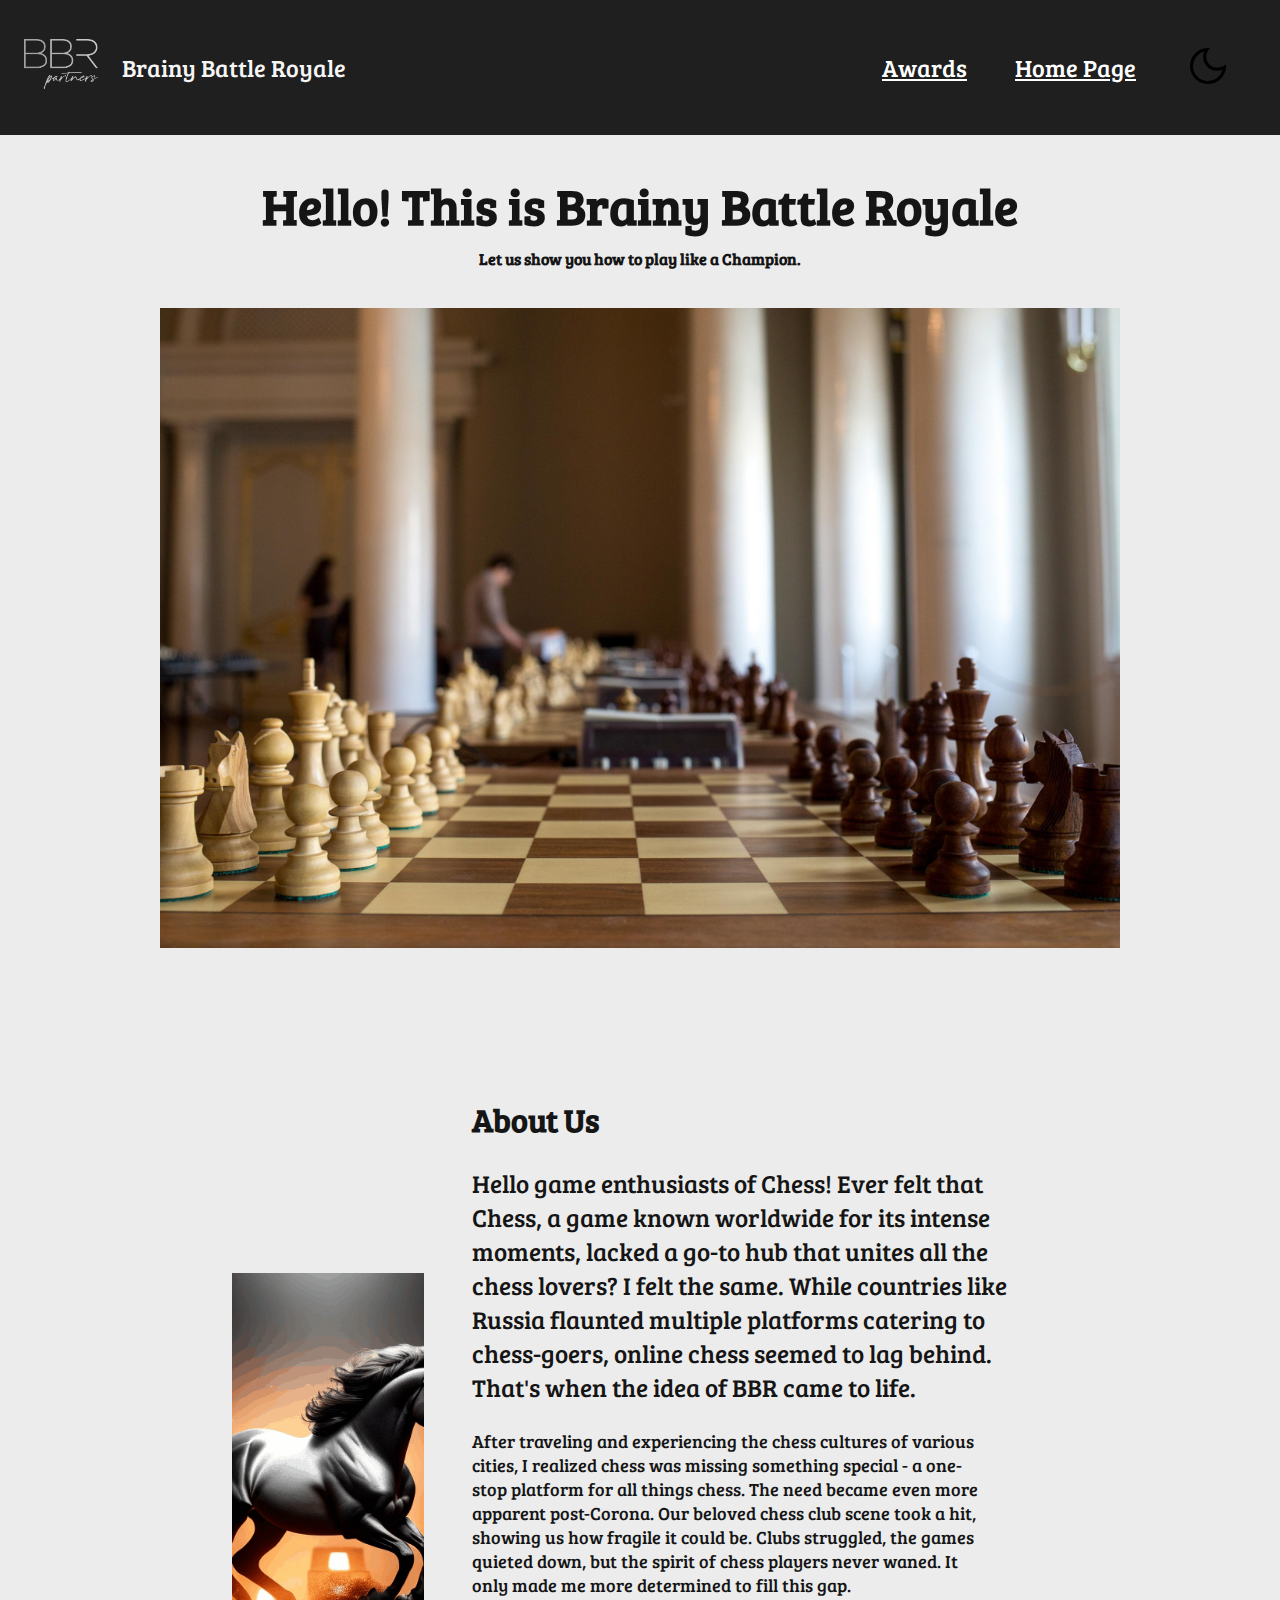
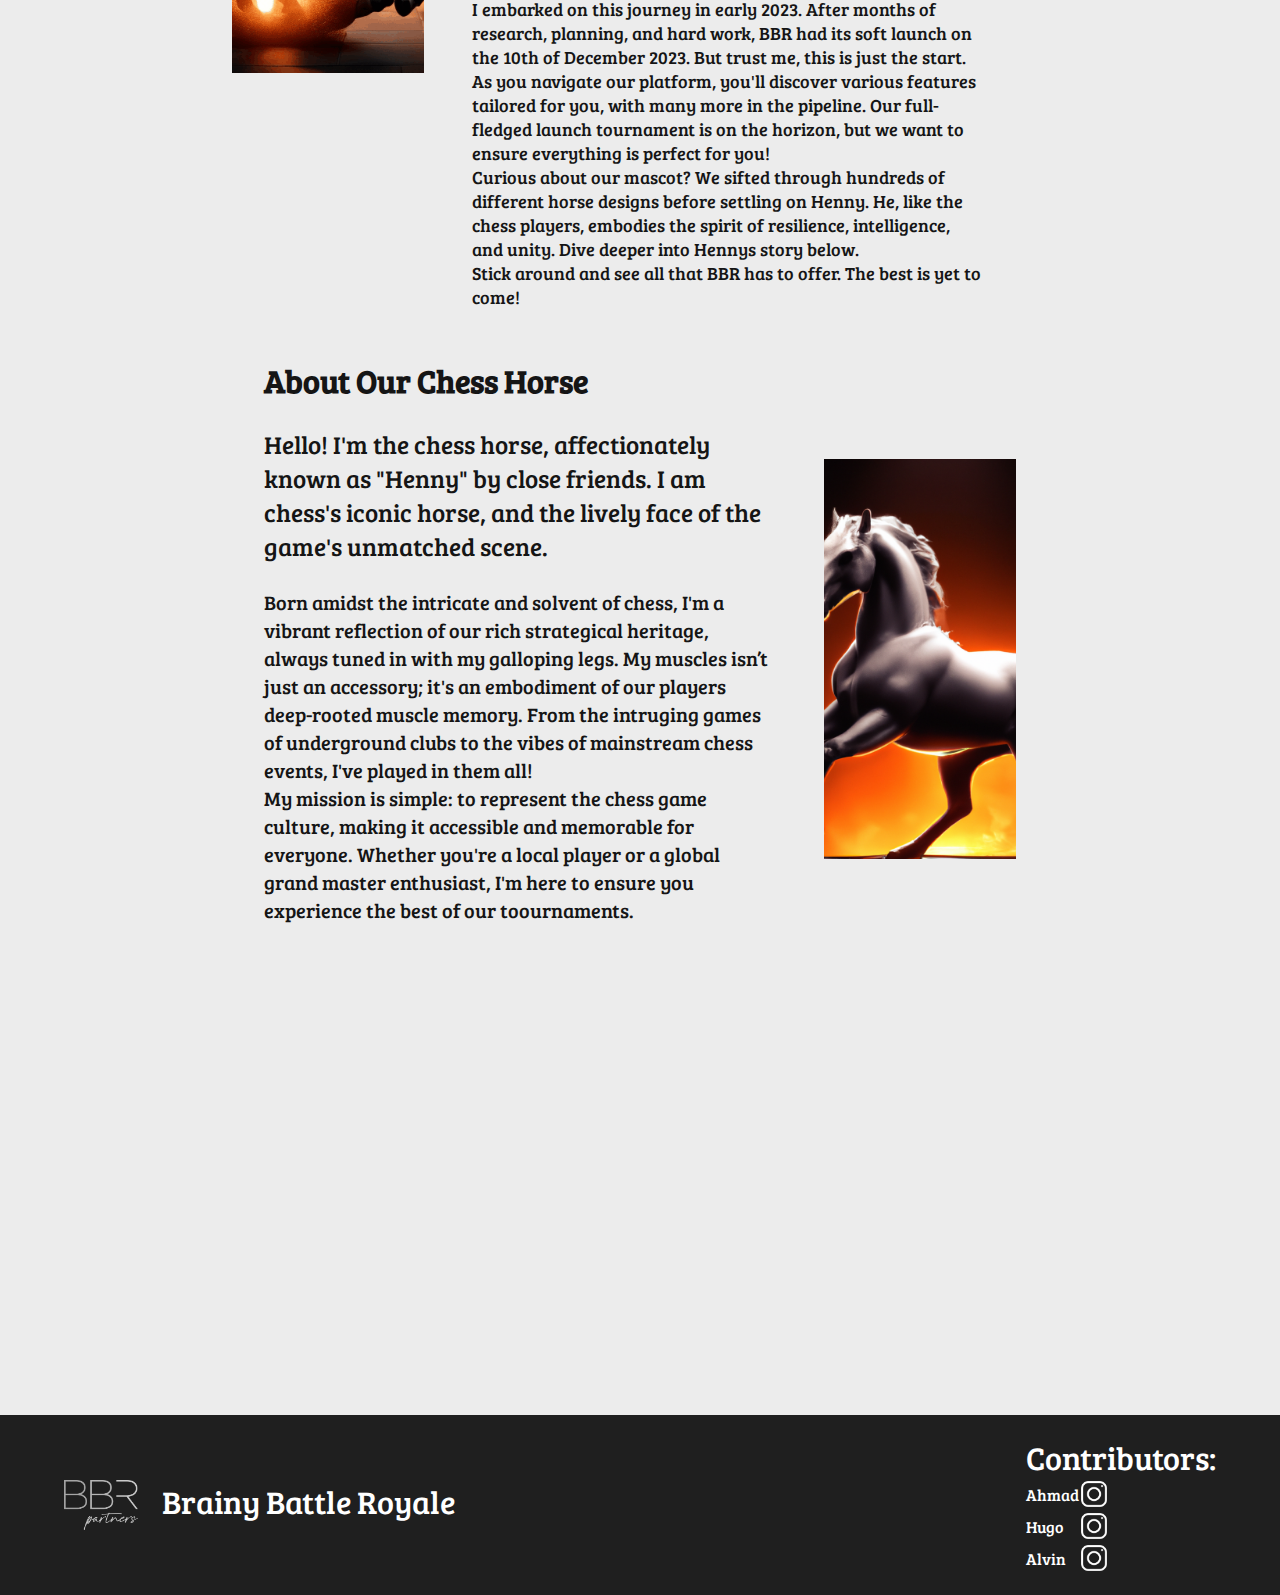
==== commit 1dd1cfd8: "Added dark mode" ====
--- a/AboutUs.html
+++ b/AboutUs.html
@@ -6,6 +6,7 @@
     <meta name="viewport" content="width=device-width, initial-scale=1.0">
     <title>Brainy Battle Royale</title>
     <link rel="stylesheet" href="AboutUs.css">
+    <script src="index.js" defer></script>
 </head>
 
 <body>
@@ -20,6 +21,15 @@
             <ul>
                 <li><a href="Awardsindex.html">Awards</a></li>
                 <li><a href="index.html">Home Page</a></li>
+                <li>
+                    <img
+                      src="assets/dark_mode_FILL0_wght400_GRAD0_opsz48.png"
+                      alt=""
+                      button
+                      onclick="toggleMode()"
+                      id="modeToggle"
+                    />
+                  </li>
             </ul>
         </nav>
     </header>
--- a/AboutUs.css
+++ b/AboutUs.css
@@ -12,7 +12,17 @@
     background: var(--darker-white);
     overflow-x: hidden;
 }
-
+body.dark-mode {
+    background-color: #222;
+    color: #ddd;
+    
+    h1 , h4, p, span{
+        color: white;
+    }
+
+  }
+
+  
 @font-face {
     font-family: bree-serif;
     src: url('assets/BreeSerif-Regular.ttf');
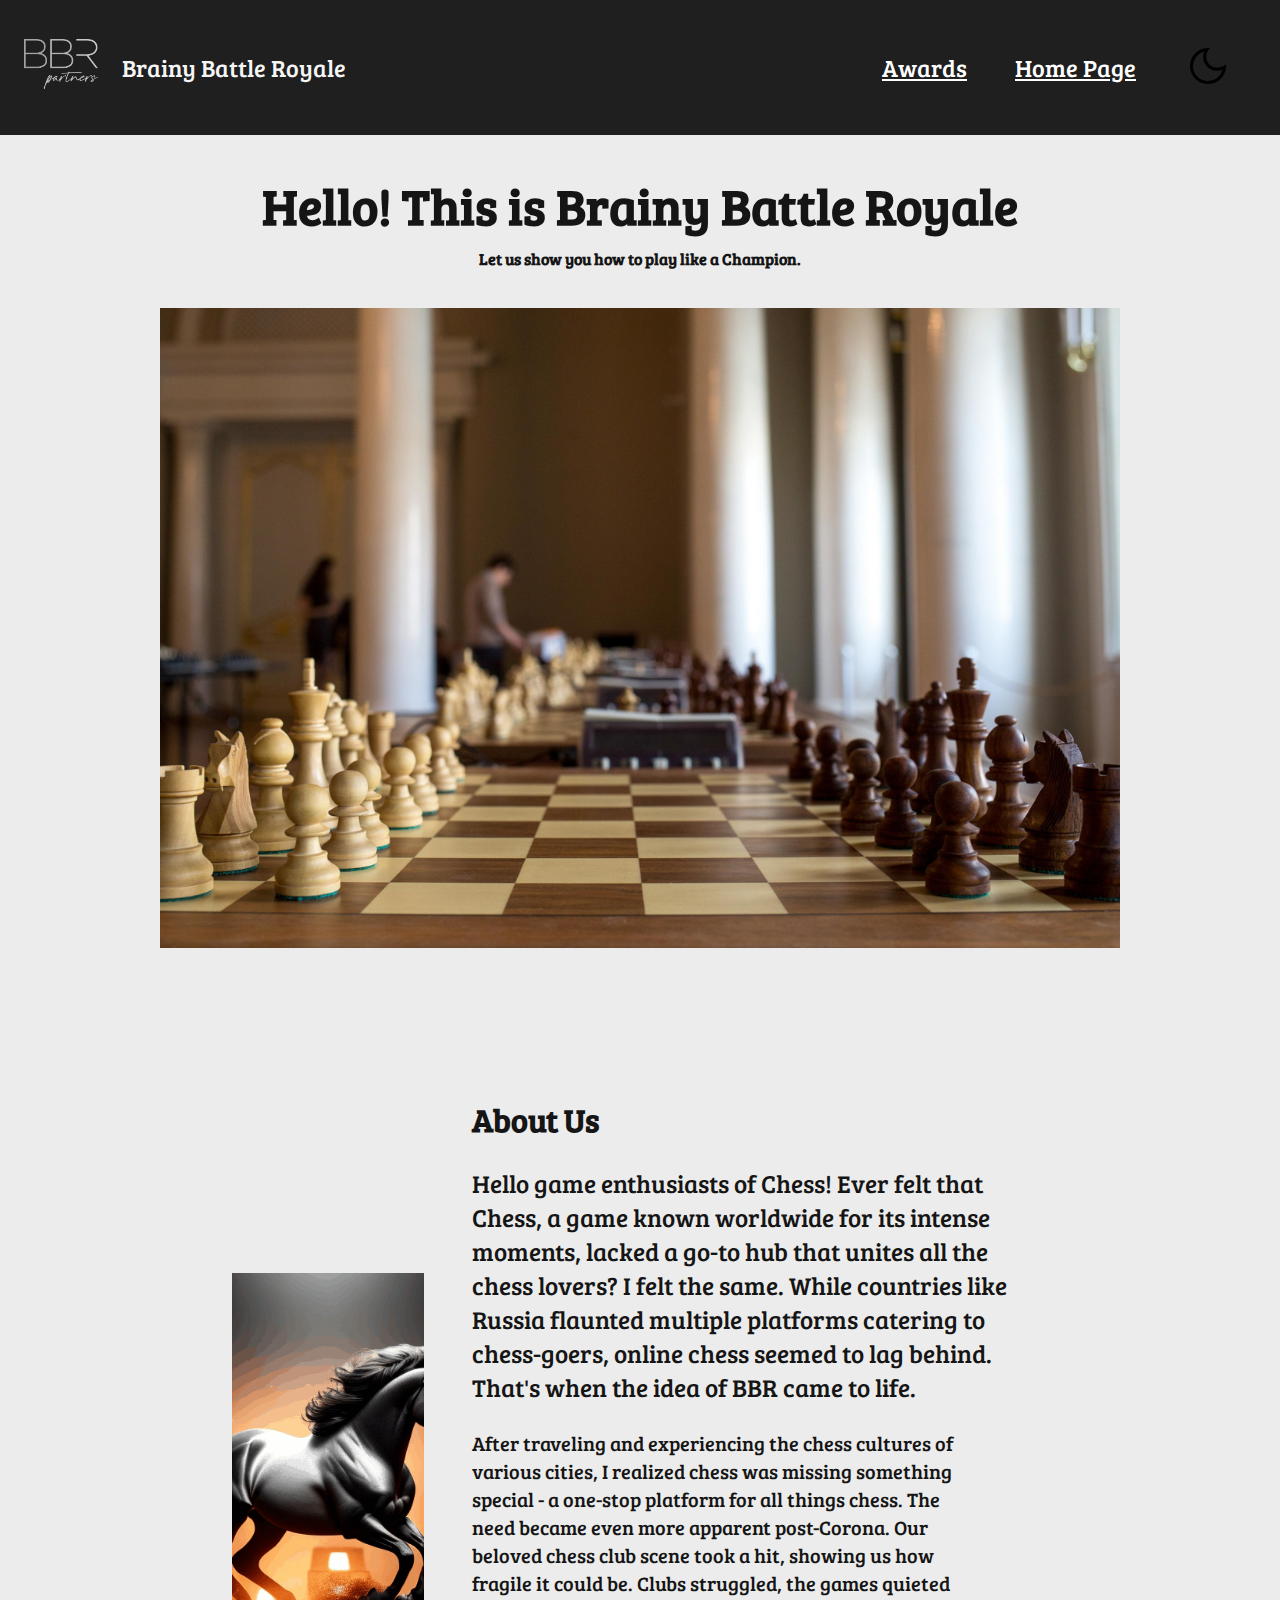
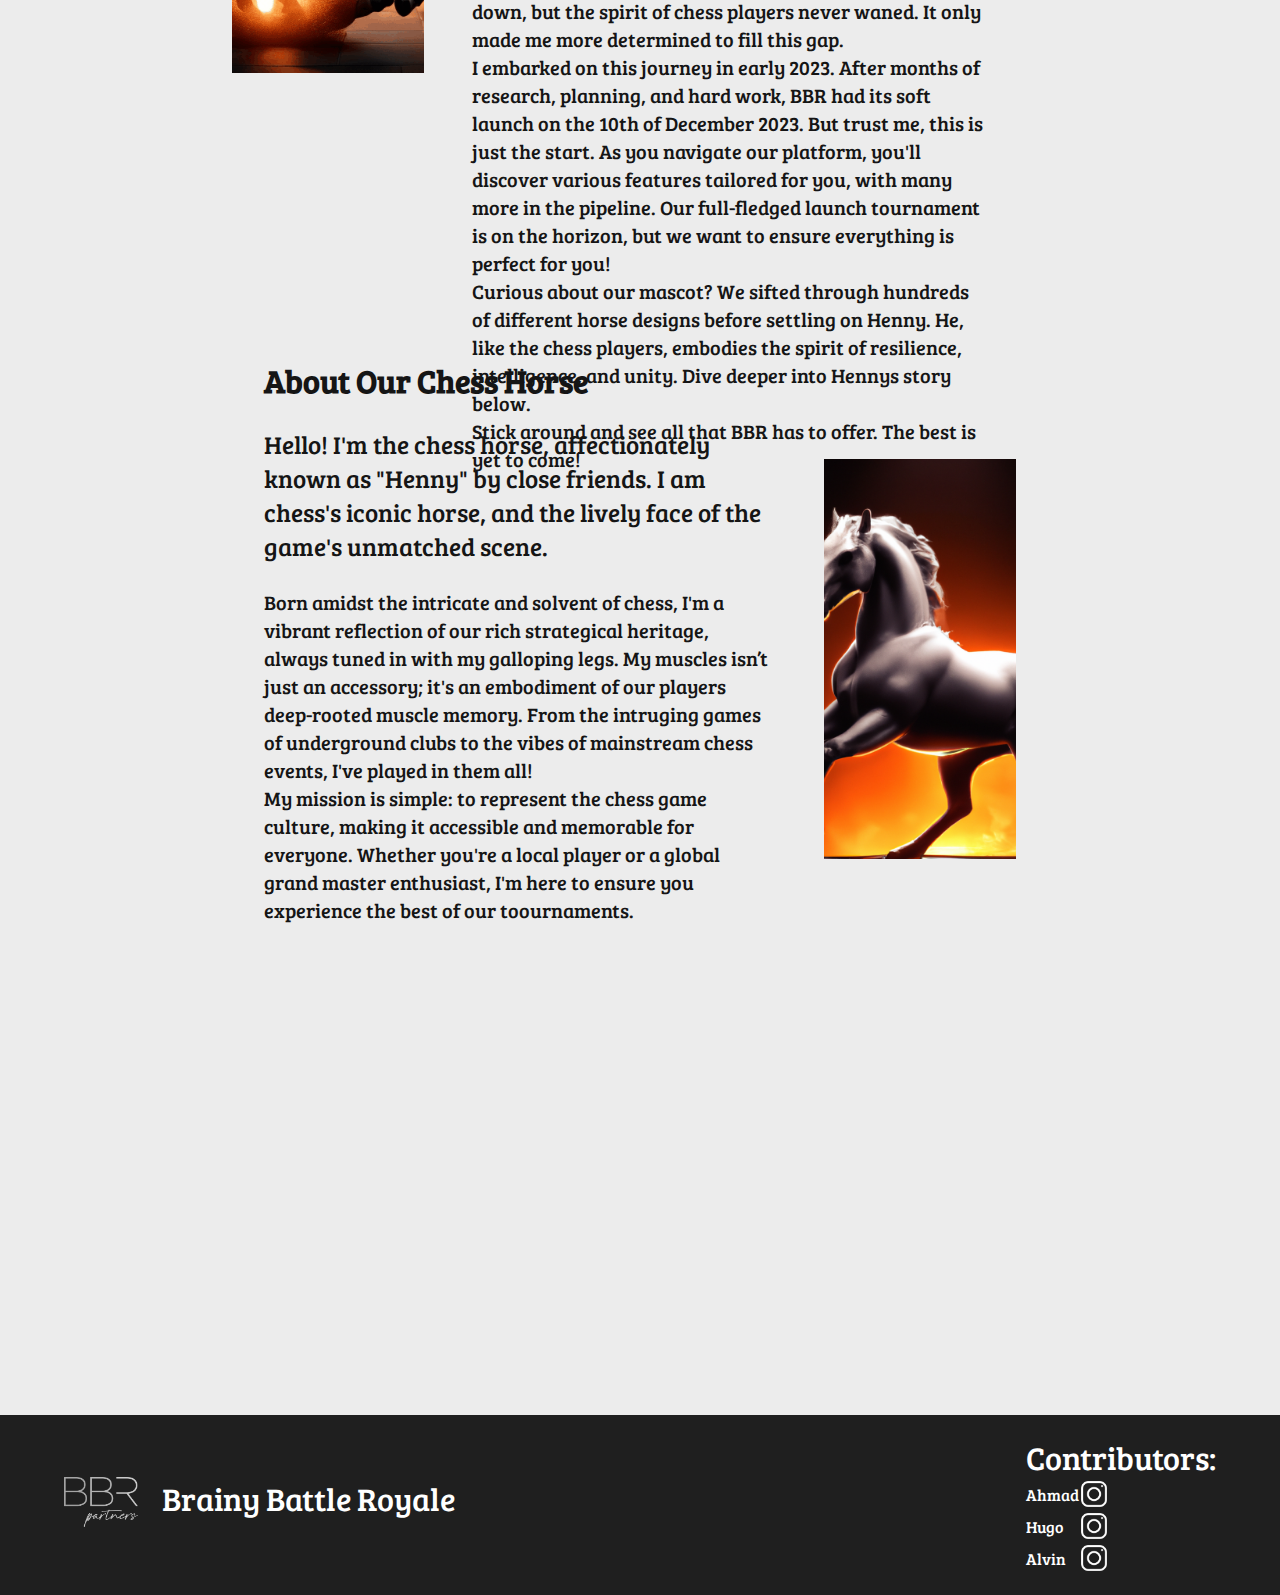
==== commit 25ed3fbb: "fixed link" ====
--- a/AboutUs.html
+++ b/AboutUs.html
@@ -118,7 +118,7 @@
     <footer>
         <div class="credits">
             <div class="left-credits">
-                <img src="/assets/WhiteBBRLogo.png" alt="Logo" class="logo" />
+                <a href="index.html"><img src="/assets/WhiteBBRLogo.png" alt="Logo" class="logo" /></a>
                 <div class="logo-name">Brainy Battle Royale</div>
             </div>
             <div class="credit-right">
--- a/AboutUs.css
+++ b/AboutUs.css
@@ -128,7 +128,7 @@
 .Paragraph-Text{
     height: 50vh;
     width: 40vw;
-    font-size: 18px;
+    font-size: 20px;
     font-weight: 100;
     display: flex;
     flex-direction: column;
